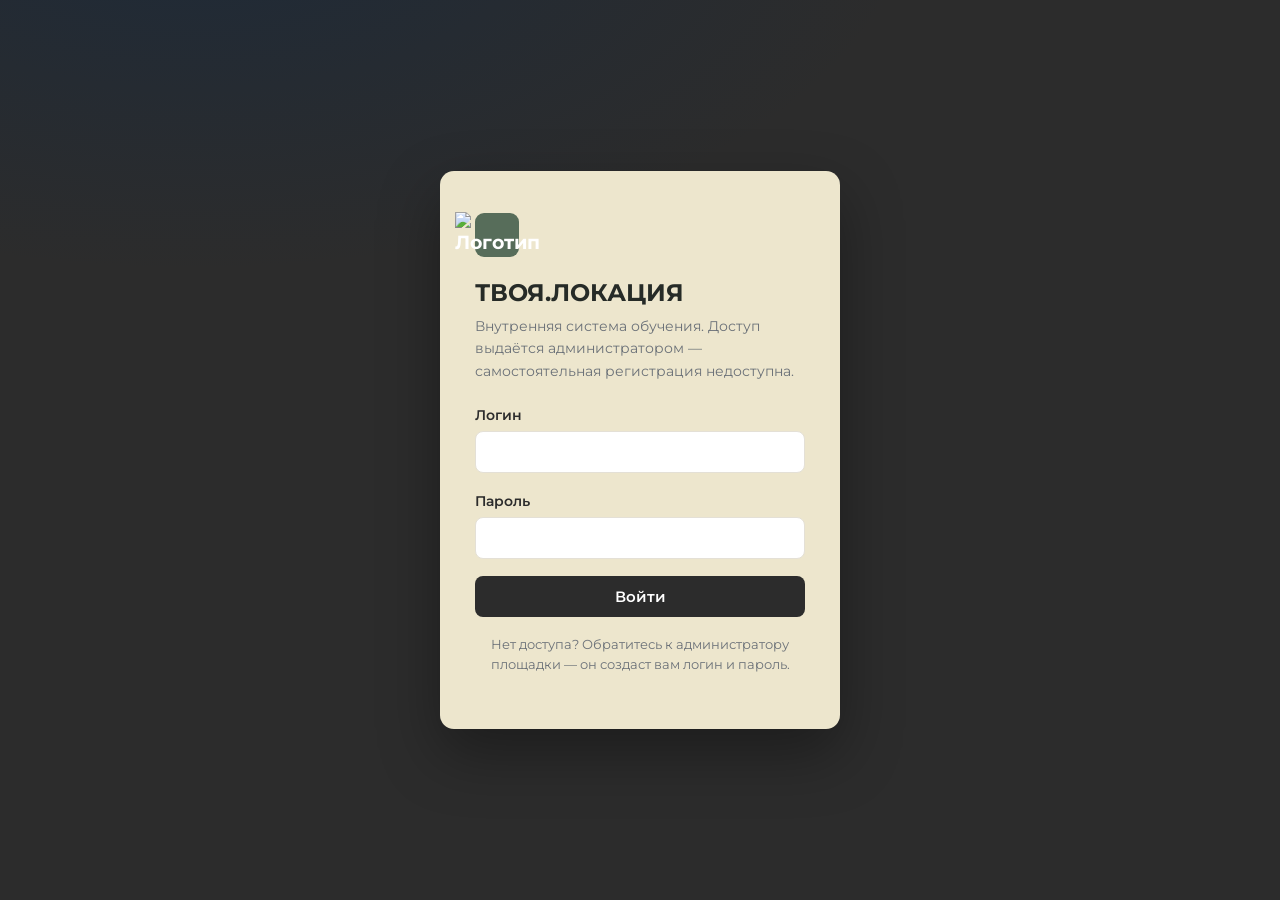
==== index.html @ d8b17043 "Update index.html" ====
<!DOCTYPE html>
<html lang="ru">
<head>
<meta charset="UTF-8">
<meta name="viewport" content="width=device-width, initial-scale=1.0">
<title>Вход — ТВОЯ.ЛОКАЦИЯ</title>
<link rel="stylesheet" href="css/style.css">
</head>
<body>

<div class="login-wrap">
  <div class="login-card">
   <div class="login-mark">
    <img src="pics/logo.jpg" alt="Логотип">
</div>
    <h1>ТВОЯ.ЛОКАЦИЯ</h1>
    <p class="login-sub">Внутренняя система обучения. 
      Доступ выдаётся администратором — самостоятельная регистрация недоступна.</p>

    <div class="error-msg" id="errorMsg"></div>

    <form id="loginForm">
      <div class="field">
        <label for="email">Логин</label>
        <input type="text" id="email" required autocomplete="username">
      </div>
      <div class="field">
        <label for="password">Пароль</label>
        <input type="password" id="password" required autocomplete="current-password">
      </div>
      <button class="btn btn-primary" type="submit" id="submitBtn" style="width:100%">Войти</button>
    </form>

    <p class="hint-msg">Нет доступа? 
      Обратитесь к администратору площадки — он создаст вам логин и пароль.</p>
  </div>
</div>

<script type="module">
  import { supabase, toLoginEmail } from "./js/auth.js";

  const form = document.getElementById("loginForm");
  const errorMsg = document.getElementById("errorMsg");
  const submitBtn = document.getElementById("submitBtn");

  // Если уже вошли — сразу перекидываем в кабинет
  supabase.auth.getSession().then(({ data: { session } }) => {
    if (session) window.location.href = "dashboard.html";
  });

  form.addEventListener("submit", async (e) => {
    e.preventDefault();
    errorMsg.classList.remove("show");
    submitBtn.disabled = true;
    submitBtn.textContent = "Входим…";

    const email = toLoginEmail(document.getElementById("email").value);
    const password = document.getElementById("password").value;

    const { data, error } = await supabase.auth.signInWithPassword({ email, password });

    if (error) {
      errorMsg.textContent = "Неверный email или пароль.";
      errorMsg.classList.add("show");
      submitBtn.disabled = false;
      submitBtn.textContent = "Войти";
      return;
    }

    const { data: profile } = await supabase
      .from("profiles")
      .select("role")
      .eq("id", data.user.id)
      .single();

    window.location.href = profile?.role === "admin" ? "admin.html" : "dashboard.html";
  });
</script>
</body>
</html>
---- css/style.css ----
/* =========================================================
   LMS для менеджеров по продажам недвижимости — дизайн-система
   ========================================================= */

@import url('https://fonts.googleapis.com/css2?family=Montserrat:wght@400;500;600;700&display=swap');

:root{
  /* --- палитра --- */
  --ink:        #2c2c2c;   /* основной тёмный (шапка, сайдбар) */
  --ink-soft:   #263544;
  --paper:      #ede6cd;   /* фон страницы */
  --card:       #FFFFFF;
  --line:       #E4E0D6;
  --text:       #262B27;
  --text-muted: #6B7178;
  --brass:      #576d5a;   /* акцент — латунь/дверная ручка */
  --brass-dark: #8F6A24;
  --brass-tint: #F1E6D0;
  --good:       #4C7A5E;
  --good-tint:  #E4EFE8;
  --bad:        #B5533C;
  --bad-tint:   #F6E5E0;

  /* --- типографика --- */
  --font-display: 'Montserrat', serif;
  --font-body: 'Montserrat', sans-serif;
  --font-mono: 'Montserrat', sans-serif;
   
@font-face {
  font-family: 'Druzhok';
  src: url('/fonts/Druzhok.otf') format('otf');
  font-weight: 400;
  font-style: normal;
  font-display: swap;
}
   
  --radius: 10px;
  --shadow: 0 1px 2px rgba(22,32,42,.06), 0 8px 24px rgba(22,32,42,.06);
}

*{box-sizing:border-box}
html,body{margin:0;padding:0}
body{
  background:var(--paper);
  color:var(--text);
  font-family:var(--font-body);
  line-height:1.55;
  -webkit-font-smoothing:antialiased;
}
h1.druzhok-title {
  font-family: 'Druzhok', serif;
  font-weight: 400;
}
h2,h3,h4{
  font-family:var(--font-display);
  color:var(--ink);
  margin:0 0 .4em;
  font-weight:600;
  letter-spacing:-.01em;
}
p{margin:0 0 1em}
a{color:var(--brass-dark)}
:focus-visible{outline:2px solid var(--brass);outline-offset:2px}

.eyebrow{
  font-family:var(--font-mono);
  font-size:.72rem;
  letter-spacing:.08em;
  text-transform:uppercase;
  color:var(--brass-dark);
}

/* --- кнопки --- */
.btn{
  display:inline-flex;align-items:center;justify-content:center;gap:.5em;
  font-family:var(--font-body);font-weight:600;font-size:.92rem;
  padding:.7em 1.3em;border-radius:8px;border:1px solid transparent;
  cursor:pointer;text-decoration:none;transition:transform .06s ease, background .15s ease;
}
.btn:active{transform:translateY(1px)}
.btn-primary{background:var(--ink);color:#fff}
.btn-primary:hover{background:var(--ink-soft)}
.btn-brass{background:var(--brass);color:#fff}
.btn-brass:hover{background:var(--brass-dark)}
.btn-ghost{background:transparent;border-color:var(--line);color:var(--text)}
.btn-ghost:hover{border-color:var(--ink)}
.btn-danger{background:var(--bad);color:#fff}
.btn:disabled{opacity:.5;cursor:not-allowed}

/* --- поля форм --- */
label{display:block;font-size:.85rem;font-weight:600;margin-bottom:.35em;color:var(--ink)}
input,textarea,select{
  width:100%;font-family:var(--font-body);font-size:.95rem;
  padding:.7em .8em;border:1px solid var(--line);border-radius:8px;
  background:#fff;color:var(--text);
}
input:focus,textarea:focus,select:focus{border-color:var(--brass);outline:none}
.field{margin-bottom:1.1em}
textarea{resize:vertical;min-height:6em}

/* --- карточки --- */
.card{
  background:var(--card);border:1px solid var(--line);border-radius:var(--radius);
  padding:1.4em 1.5em;box-shadow:var(--shadow);
}

/* --- страница логина --- */
.login-wrap{
  min-height:100vh;display:flex;align-items:center;justify-content:center;
  padding:2rem;background:
    radial-gradient(1200px 600px at 15% -10%, #1E2A38 0%, transparent 60%), var(--ink);
}
.login-card{
  width:100%;max-width:400px;background:var(--paper);border-radius:14px;
  padding:2.6rem 2.2rem;box-shadow:0 24px 60px rgba(0,0,0,.35);
}
.login-mark{
  width:44px;height:44px;border-radius:9px;background:var(--brass);
  display:flex;align-items:center;justify-content:center;color:#fff;
  font-family:var(--font-display);font-weight:700;font-size:1.2rem;margin-bottom:1.1rem;
}
.login-card h1{font-size:1.5rem;margin-bottom:.15em}
.login-sub{color:var(--text-muted);font-size:.9rem;margin-bottom:1.6em}
.error-msg{
  background:var(--bad-tint);color:var(--bad);border-radius:8px;
  padding:.7em .9em;font-size:.87rem;margin-bottom:1em;display:none;
}
.error-msg.show{display:block}
.hint-msg{color:var(--text-muted);font-size:.8rem;margin-top:1.4em;text-align:center}

/* --- каркас приложения (сайдбар + контент) --- */
.app{display:flex;min-height:100vh}
.sidebar{
  width:230px;flex:0 0 230px;background:var(--ink);color:#EDEAE2;
  padding:1.4rem 1.1rem;display:flex;flex-direction:column;gap:1.6rem;
}
.sidebar-brand{display:flex;align-items:center;gap:.6em;font-family:var(--font-display);font-weight:700;font-size:1.05rem;color:#fff}
.sidebar-brand .dot{width:9px;height:9px;border-radius:50%;background:var(--brass)}
.sidebar nav{display:flex;flex-direction:column;gap:.15rem;flex:1}
.sidebar nav a{
  color:#C6CBD1;text-decoration:none;font-size:.9rem;font-weight:500;
  padding:.6em .7em;border-radius:7px;
}
.sidebar nav a:hover{background:var(--ink-soft);color:#fff}
.sidebar nav a.active{background:var(--brass);color:#fff}
.sidebar-user{font-size:.8rem;color:#9BA2AA;border-top:1px solid #2C3A48;padding-top:1rem}
.sidebar-user b{color:#EDEAE2;display:block;font-size:.85rem;margin-bottom:.5em}

.main{flex:1;padding:2.2rem 2.6rem;max-width:980px}
.page-head{margin-bottom:1.8rem}
.page-head .eyebrow{margin-bottom:.4em}

/* --- список курсов / уроков --- */
.listing-grid{display:grid;gap:1rem}
.listing-card{
  display:flex;gap:1.1rem;align-items:flex-start;
  background:var(--card);border:1px solid var(--line);border-radius:var(--radius);
  padding:1.2rem 1.3rem;text-decoration:none;color:inherit;transition:border-color .15s;
}
.listing-card:hover{border-color:var(--brass)}
.listing-tag{
  font-family:var(--font-mono);font-size:.72rem;color:var(--brass-dark);
  background:var(--brass-tint);border-radius:6px;padding:.3em .55em;white-space:nowrap;
}
.listing-body h3{font-size:1.05rem;margin-bottom:.25em}
.listing-body p{color:var(--text-muted);font-size:.88rem;margin-bottom:.5em}
.progress-bar{height:6px;border-radius:4px;background:var(--line);overflow:hidden;width:100%}
.progress-bar > span{display:block;height:100%;background:var(--good)}
.progress-label{font-size:.78rem;color:var(--text-muted);margin-top:.4em;font-family:var(--font-mono)}

/* --- урок --- */
.lesson-video{width:100%;border-radius:var(--radius);border:1px solid var(--line);margin-bottom:1.4rem;aspect-ratio:16/9}
.lesson-content{font-size:1rem;color:var(--text)}
.lesson-content h2,.lesson-content h3{margin-top:1.2em}

/* --- тест --- */
.question-block{margin-bottom:1.6rem;padding-bottom:1.6rem;border-bottom:1px solid var(--line)}
.question-block:last-of-type{border-bottom:none}
.question-title{font-weight:600;margin-bottom:.7em}
.option-row{
  display:flex;align-items:center;gap:.6em;padding:.55em .7em;border-radius:7px;
  border:1px solid var(--line);margin-bottom:.5em;cursor:pointer;
}
.option-row:hover{border-color:var(--brass)}
.option-row input{width:auto}
.result-banner{border-radius:var(--radius);padding:1.1em 1.3em;margin-bottom:1.4rem;font-weight:600}
.result-banner.pass{background:var(--good-tint);color:var(--good)}
.result-banner.fail{background:var(--bad-tint);color:var(--bad)}

/* --- база знаний --- */
.kb-category{font-family:var(--font-mono);font-size:.72rem;text-transform:uppercase;letter-spacing:.06em;color:var(--text-muted);margin:1.6rem 0 .6rem}
.kb-category:first-child{margin-top:0}

/* --- админка --- */
.table{width:100%;border-collapse:collapse;font-size:.9rem}
.table th{text-align:left;font-family:var(--font-mono);font-size:.72rem;text-transform:uppercase;color:var(--text-muted);padding:.6em .7em;border-bottom:1px solid var(--line)}
.table td{padding:.7em .7em;border-bottom:1px solid var(--line);vertical-align:top}
.badge{font-family:var(--font-mono);font-size:.72rem;padding:.25em .55em;border-radius:5px}
.badge.admin{background:var(--brass-tint);color:var(--brass-dark)}
.badge.manager{background:var(--good-tint);color:var(--good)}
.tabs{display:flex;gap:.3rem;border-bottom:1px solid var(--line);margin-bottom:1.4rem}
.tab-btn{
  background:none;border:none;padding:.7em 1em;font-family:var(--font-body);
  font-weight:600;font-size:.88rem;color:var(--text-muted);cursor:pointer;
  border-bottom:2px solid transparent;margin-bottom:-1px;
}
.tab-btn.active{color:var(--ink);border-color:var(--brass)}
.tab-panel{display:none}
.tab-panel.active{display:block}
.two-col{display:grid;grid-template-columns:1fr 1fr;gap:1.4rem}
.repeater-item{border:1px solid var(--line);border-radius:8px;padding:.9em 1em;margin-bottom:.7em;background:#FCFBF9}
.repeater-item .row{display:flex;gap:.6em;align-items:center}
.small-x{background:none;border:none;color:var(--bad);cursor:pointer;font-size:1.1rem;line-height:1;padding:.2em .4em}
.muted{color:var(--text-muted);font-size:.85rem}
.toast{
  position:fixed;bottom:1.5rem;right:1.5rem;background:var(--ink);color:#fff;
  padding:.8em 1.2em;border-radius:8px;font-size:.88rem;box-shadow:var(--shadow);
  opacity:0;transform:translateY(8px);transition:.2s;pointer-events:none;z-index:50;
}
.toast.show{opacity:1;transform:translateY(0)}

@media (max-width:820px){
  .app{flex-direction:column}
  .sidebar{width:100%;flex:none;flex-direction:row;align-items:center;padding:.9rem 1rem}
  .sidebar nav{flex-direction:row;flex-wrap:wrap}
  .sidebar-user{display:none}
  .main{padding:1.4rem}
  .two-col{grid-template-columns:1fr}
}

@media (prefers-reduced-motion: reduce){
  *{transition:none !important}
}
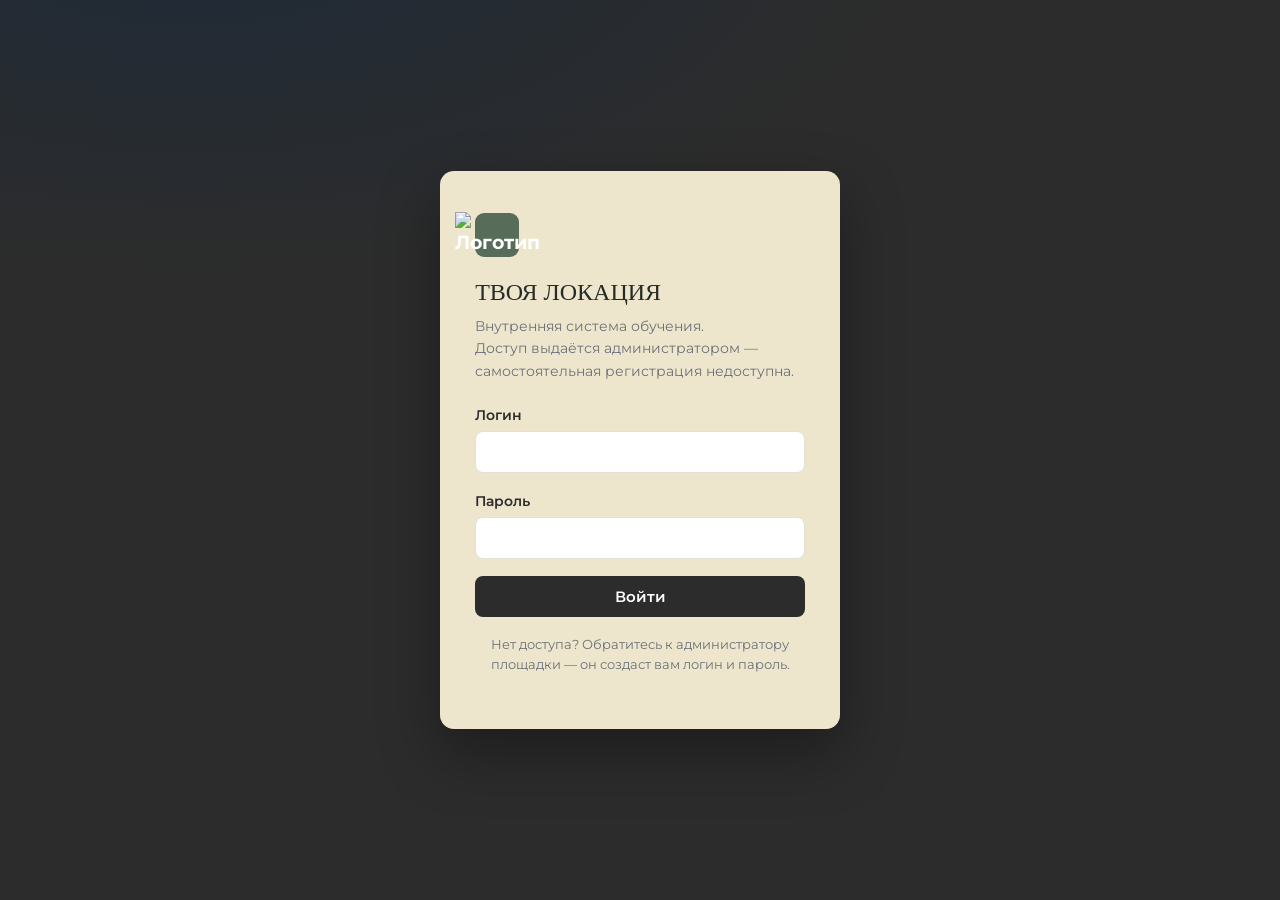
==== commit ab156c17: "Update index.html" ====
--- a/index.html
+++ b/index.html
@@ -10,12 +10,16 @@
 
 <div class="login-wrap">
   <div class="login-card">
-   <div class="login-mark">
-    <img src="pics/logo.jpg" alt="Логотип">
+  <div class="login-mark">
+    <img src="images/logo.png" alt="Логотип">
 </div>
-    <h1>ТВОЯ.ЛОКАЦИЯ</h1>
-    <p class="login-sub">Внутренняя система обучения. 
-      Доступ выдаётся администратором — самостоятельная регистрация недоступна.</p>
+
+<h1>ТВОЯ ЛОКАЦИЯ</h1>
+
+<p class="login-sub">
+    Внутренняя система обучения.<br>
+    Доступ выдаётся администратором — самостоятельная регистрация недоступна.
+</p>
 
     <div class="error-msg" id="errorMsg"></div>
 
--- a/css/style.css
+++ b/css/style.css
@@ -47,7 +47,7 @@
   line-height:1.55;
   -webkit-font-smoothing:antialiased;
 }
-h1.druzhok-title {
+h1,druzhok-title {
   font-family: 'Druzhok', serif;
   font-weight: 400;
 }
@@ -68,6 +68,20 @@
   letter-spacing:.08em;
   text-transform:uppercase;
   color:var(--brass-dark);
+}
+.login-mark {
+    display: flex;
+    justify-content: center;
+    align-items: center;
+    margin-bottom: 20px;
+}
+
+.login-mark img {
+    max-width: 180px;
+    max-height: 80px;
+    width: auto;
+    height: auto;
+    object-fit: contain;
 }
 
 /* --- кнопки --- */
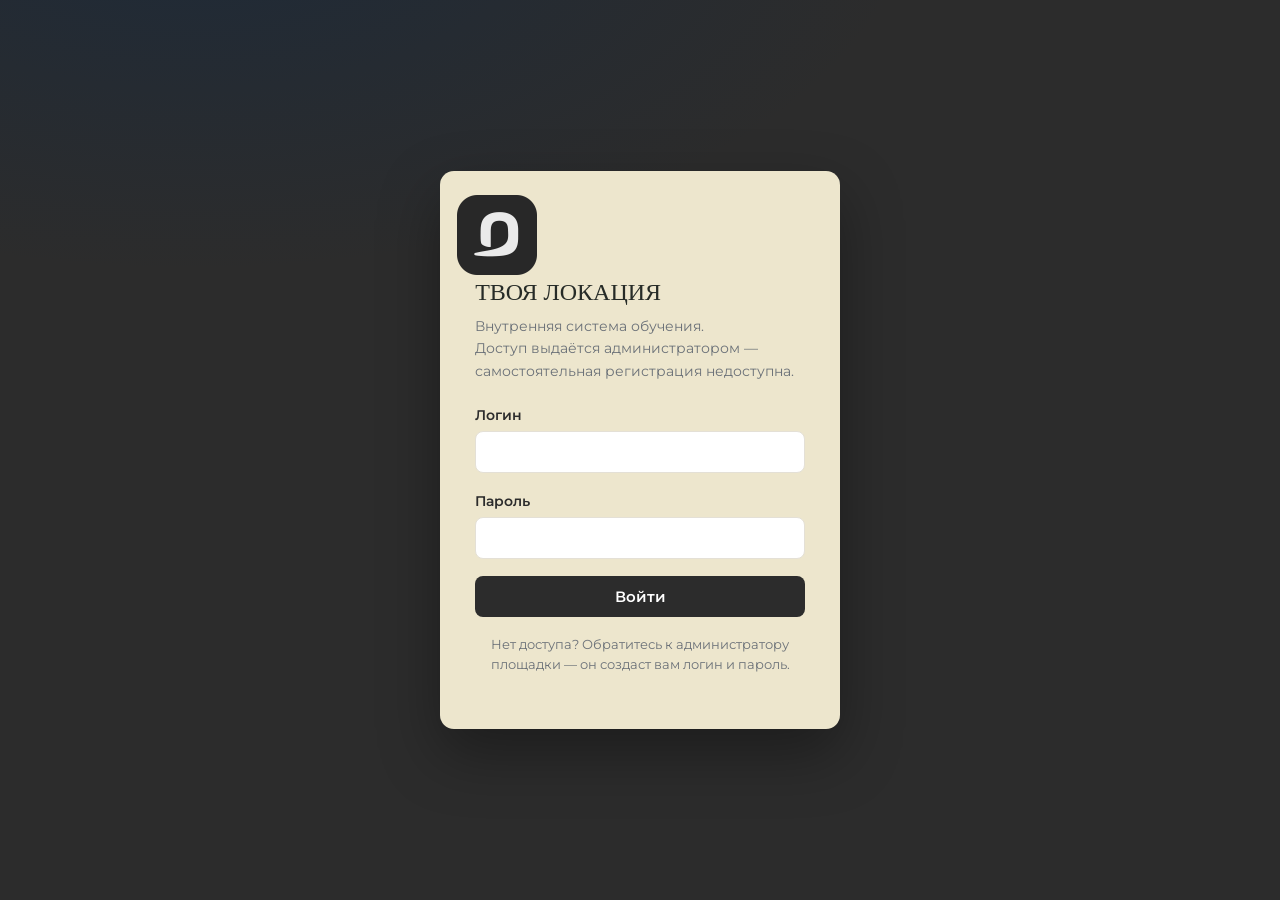
==== commit f9b03b85: "Update index.html" ====
--- a/index.html
+++ b/index.html
@@ -11,7 +11,7 @@
 <div class="login-wrap">
   <div class="login-card">
   <div class="login-mark">
-    <img src="images/logo.png" alt="Логотип">
+    <img src="pics/logo.png" alt="Логотип">
 </div>
 
 <h1>ТВОЯ ЛОКАЦИЯ</h1>
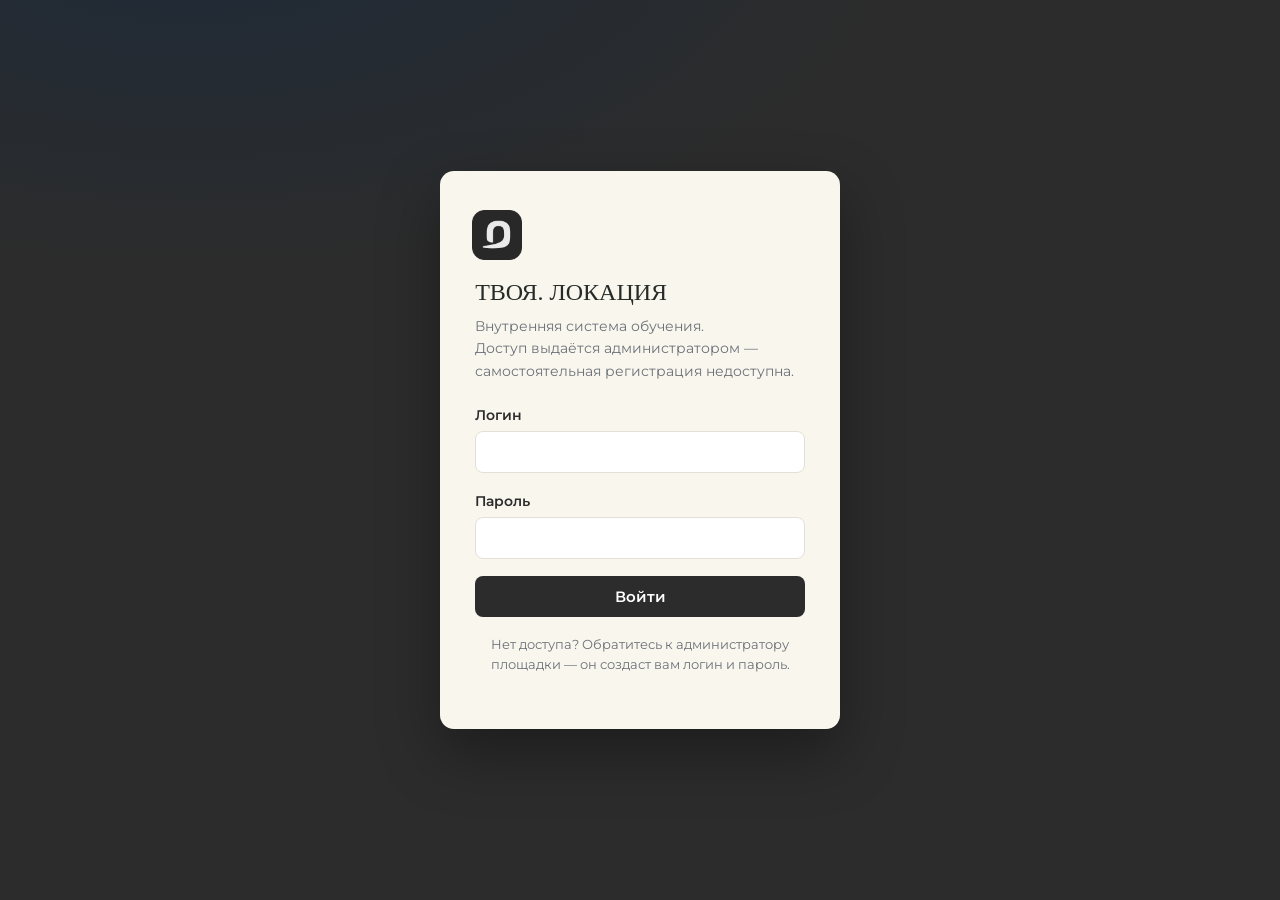
==== commit 263d83aa: "Update index.html" ====
--- a/index.html
+++ b/index.html
@@ -14,7 +14,7 @@
     <img src="pics/logo.png" alt="Логотип">
 </div>
 
-<h1>ТВОЯ ЛОКАЦИЯ</h1>
+<h1>ТВОЯ. ЛОКАЦИЯ</h1>
 
 <p class="login-sub">
     Внутренняя система обучения.<br>
--- a/css/style.css
+++ b/css/style.css
@@ -8,7 +8,7 @@
   /* --- палитра --- */
   --ink:        #2c2c2c;   /* основной тёмный (шапка, сайдбар) */
   --ink-soft:   #263544;
-  --paper:      #ede6cd;   /* фон страницы */
+  --paper:      #F9F6EE;   /* фон страницы */
   --card:       #FFFFFF;
   --line:       #E4E0D6;
   --text:       #262B27;
@@ -49,7 +49,7 @@
 }
 h1,druzhok-title {
   font-family: 'Druzhok', serif;
-  font-weight: 400;
+  font-weight: 300;
 }
 h2,h3,h4{
   font-family:var(--font-display);
@@ -77,8 +77,8 @@
 }
 
 .login-mark img {
-    max-width: 180px;
-    max-height: 80px;
+    max-width: 150px;
+    max-height: 50px;
     width: auto;
     height: auto;
     object-fit: contain;
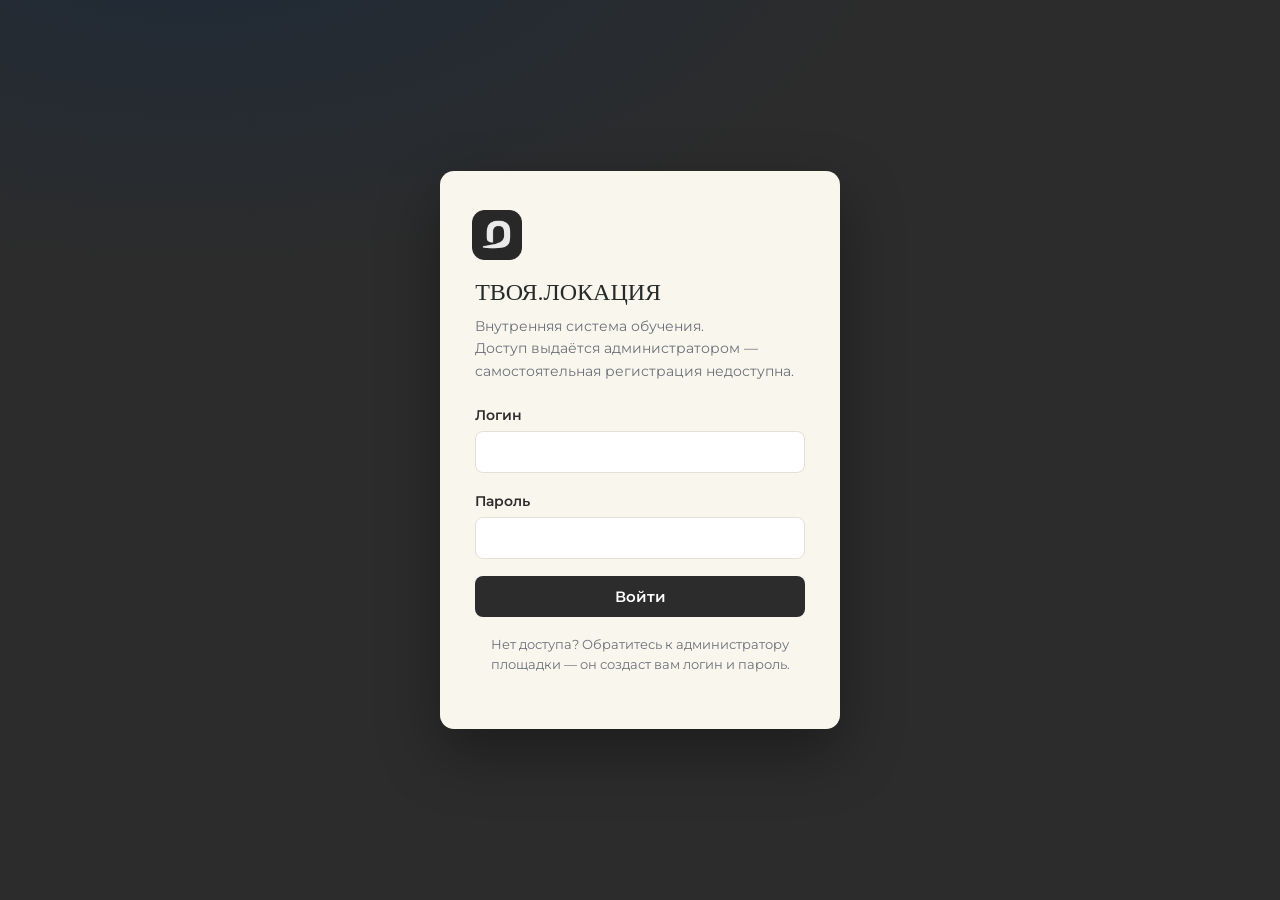
==== commit dabbcf45: "Update index.html" ====
--- a/index.html
+++ b/index.html
@@ -14,7 +14,7 @@
     <img src="pics/logo.png" alt="Логотип">
 </div>
 
-<h1>ТВОЯ. ЛОКАЦИЯ</h1>
+<h1>ТВОЯ.ЛОКАЦИЯ</h1>
 
 <p class="login-sub">
     Внутренняя система обучения.<br>
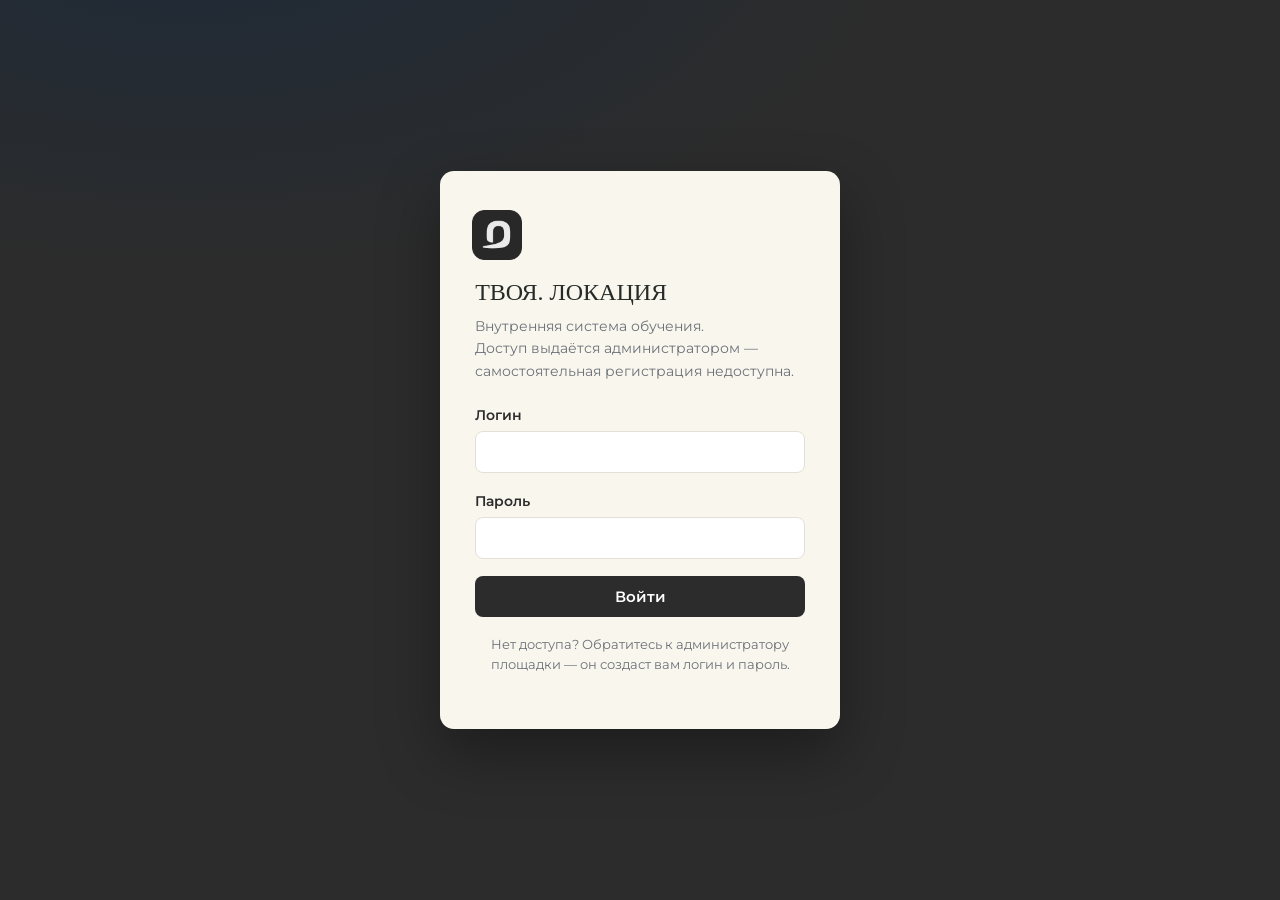
==== commit 7f812363: "Update index.html" ====
--- a/index.html
+++ b/index.html
@@ -14,7 +14,8 @@
     <img src="pics/logo.png" alt="Логотип">
 </div>
 
-<h1>ТВОЯ.ЛОКАЦИЯ</h1>
+<h1>ТВОЯ.
+  ЛОКАЦИЯ</h1>
 
 <p class="login-sub">
     Внутренняя система обучения.<br>
